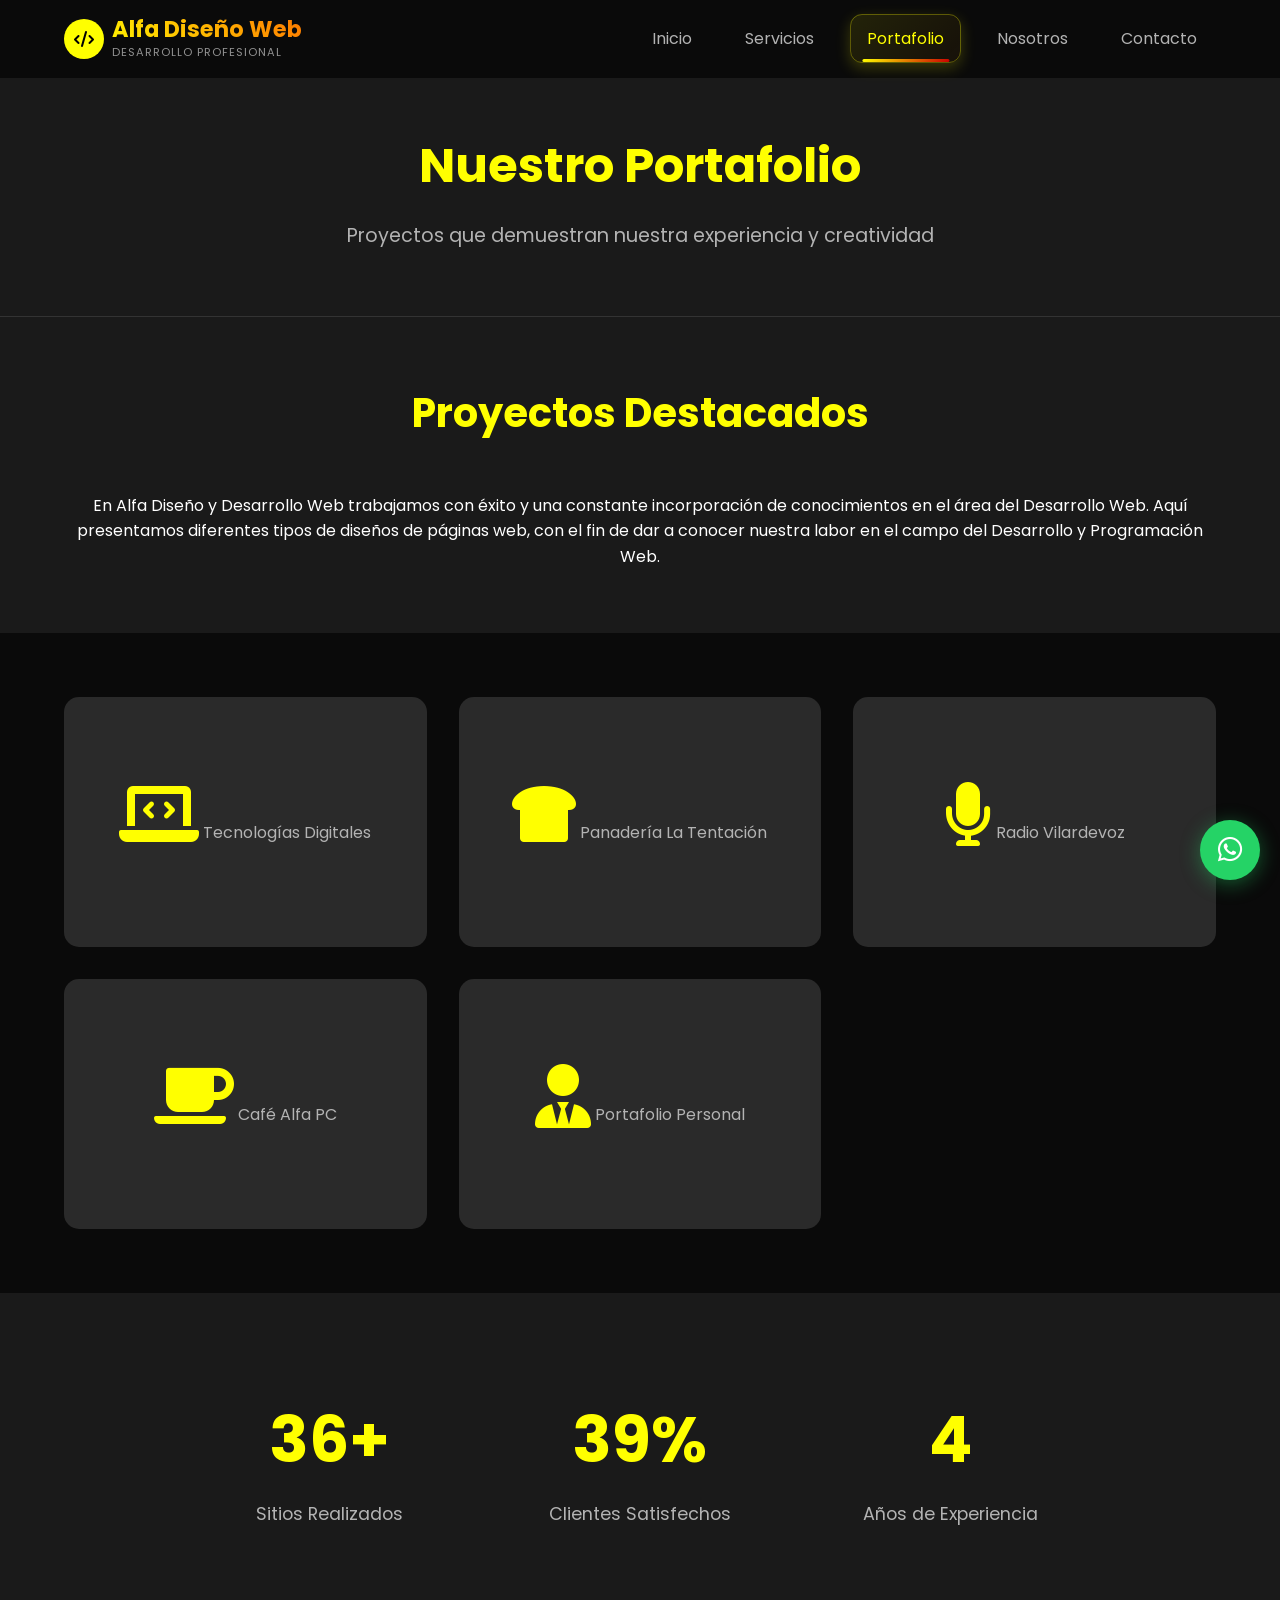
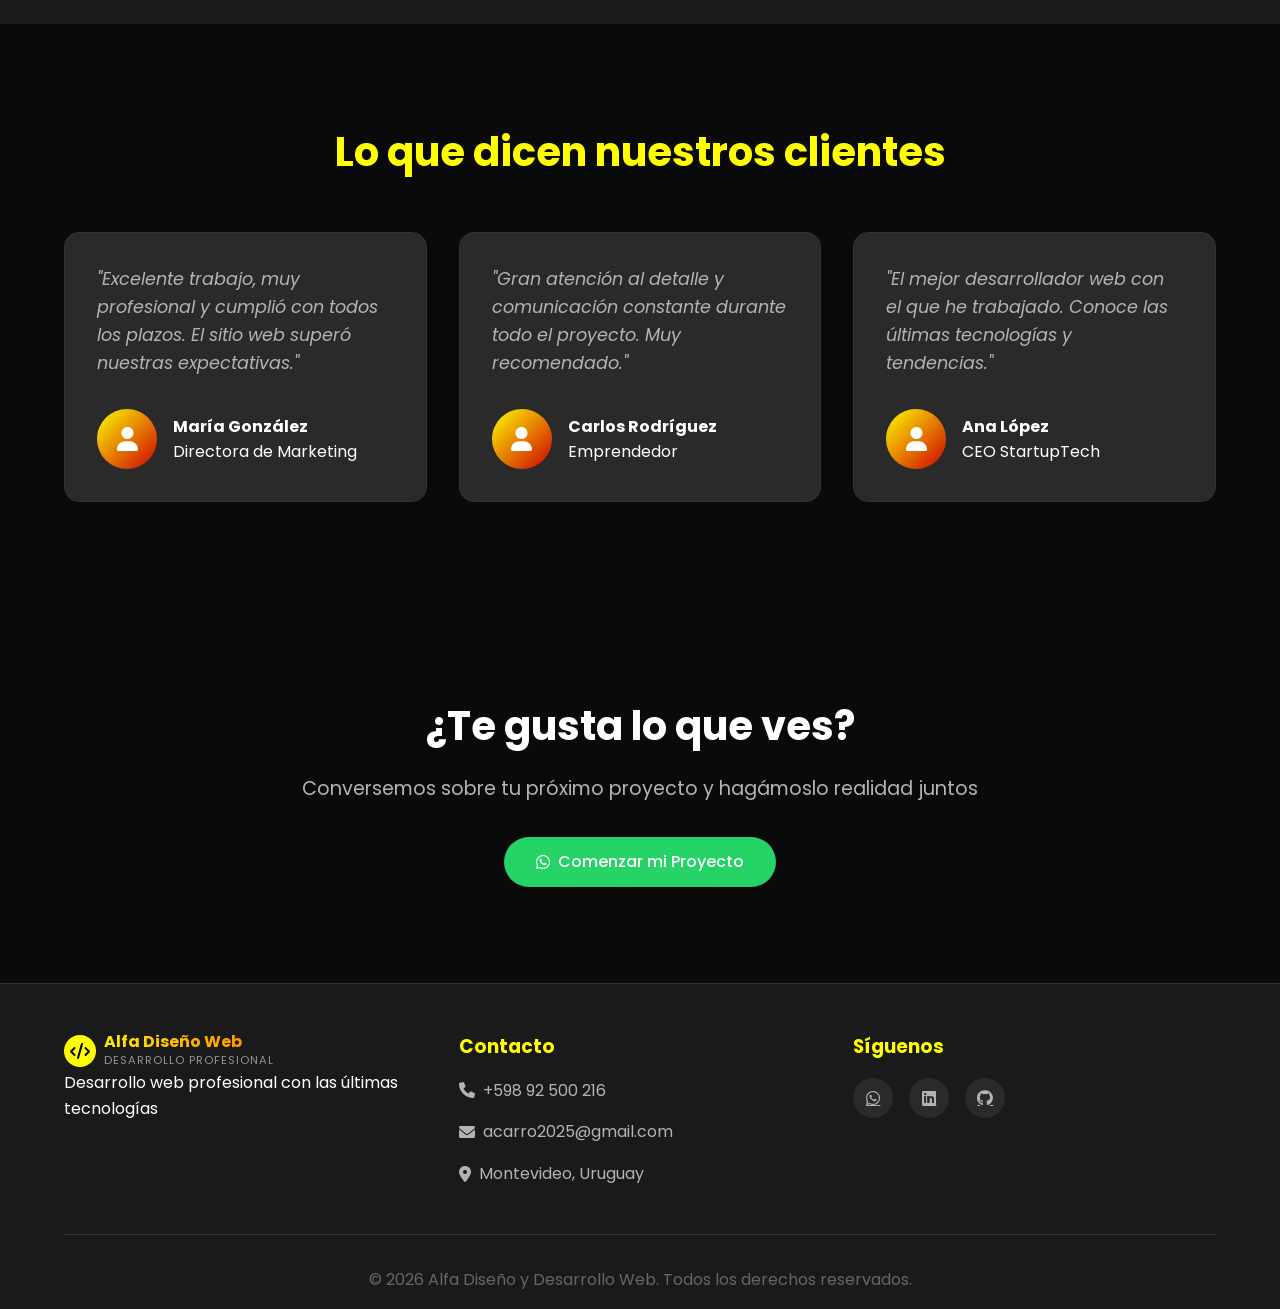
==== portafolio.html @ 98d9b5e3 "Agregado de todos los primeros archivos de la web" ====
<!DOCTYPE html>
<html lang="es">
<head>
    <meta charset="UTF-8">
    <meta name="viewport" content="width=device-width, initial-scale=1.0">
    <title>Portafolio - Alfa Diseño y Desarrollo Web</title>
    <link rel="icon" type="image/svg+xml" href="img/favicon.svg">
    <link rel="icon" type="image/x-icon" href="img/favicon.ico">
    <link rel="stylesheet" href="estilos.css">
    <link rel="stylesheet" href="https://cdnjs.cloudflare.com/ajax/libs/font-awesome/6.0.0/css/all.min.css">
    <link href="https://fonts.googleapis.com/css2?family=Poppins:wght@300;400;500;600;700&family=Roboto+Condensed:wght@300;400;700&display=swap" rel="stylesheet">
</head>
<body>
    <nav class="navbar">
        <div class="nav-container">
            <div class="logo">
                <div class="logo-icon">
                    <i class="fas fa-code"></i>
                </div>
                <div class="logo-text-new">
                    <span class="brand-name">Alfa Diseño Web</span>
                    <span class="brand-tagline">Desarrollo Profesional</span>
                </div>
            </div>
            <ul class="nav-menu">
                <li><a href="index.html" class="nav-link">Inicio</a></li>
                <li><a href="servicios.html" class="nav-link">Servicios</a></li>
                <li><a href="portafolio.html" class="nav-link active">Portafolio</a></li>
                <li><a href="sobre nosotros.html" class="nav-link">Nosotros</a></li>
                <li><a href="contacto.html" class="nav-link">Contacto</a></li>
            </ul>
            <div class="hamburger">
                <span></span>
                <span></span>
                <span></span>
            </div>
        </div>
    </nav>

    <section class="page-hero">
        <div class="container">
            <h1 class="page-title animate-text yellow-title">Nuestro Portafolio</h1>
            <p class="page-subtitle animate-text-delay">Proyectos que demuestran nuestra experiencia y creatividad</p>
        </div>
    </section>

    <section class="portfolio-intro">
        <div class="container">
            <div class="intro-content">
                <h2 class="section-title yellow-title">Proyectos Destacados</h2>
                <p>En Alfa Diseño y Desarrollo Web trabajamos con éxito y una constante incorporación de conocimientos en el área del Desarrollo Web. Aquí presentamos diferentes tipos de diseños de páginas web, con el fin de dar a conocer nuestra labor en el campo del Desarrollo y Programación Web.</p>
            </div>
        </div>
    </section>

    <section class="portfolio-gallery">
        <div class="container">
            <div class="portfolio-grid">
                <div class="portfolio-item web animate-card">
                    <div class="portfolio-image">
                        <div class="project-placeholder">
                            <i class="fas fa-laptop-code"></i>
                            <span>Tecnologías Digitales</span>
                        </div>
                        <div class="portfolio-overlay">
                            <div class="portfolio-info">
                                <h3>Tecnologías Digitales</h3>
                                <p>Sitio web corporativo sobre desarrollo y diseño web profesional</p>
                                <div class="portfolio-tags">
                                    <span>HTML5</span>
                                    <span>CSS3</span>
                                    <span>Responsive</span>
                                </div>
                                <div class="portfolio-links">
                                    <a href="https://tecnologias-digitales-alfredo-carro.netlify.app/" class="btn-icon" title="Ver proyecto" target="_blank"><i class="fas fa-external-link-alt"></i></a>
                                </div>
                            </div>
                        </div>
                    </div>
                </div>

                <div class="portfolio-item web animate-card">
                    <div class="portfolio-image">
                        <div class="project-placeholder">
                            <i class="fas fa-bread-slice"></i>
                            <span>Panadería La Tentación</span>
                        </div>
                        <div class="portfolio-overlay">
                            <div class="portfolio-info">
                                <h3>Panadería La Tentación</h3>
                                <p>Sitio web para panadería y confitería con información comercial</p>
                                <div class="portfolio-tags">
                                    <span>HTML5</span>
                                    <span>CSS3</span>
                                    <span>Responsive</span>
                                </div>
                                <div class="portfolio-links">
                                    <a href="https://panaderia-la-tentacion.netlify.app/" class="btn-icon" title="Ver proyecto" target="_blank"><i class="fas fa-external-link-alt"></i></a>
                                </div>
                            </div>
                        </div>
                    </div>
                </div>

                <div class="portfolio-item web animate-card">
                    <div class="portfolio-image">
                        <div class="project-placeholder">
                            <i class="fas fa-microphone"></i>
                            <span>Radio Vilardevoz</span>
                        </div>
                        <div class="portfolio-overlay">
                            <div class="portfolio-info">
                                <h3>Radio Vilardevoz</h3>
                                <p>Sitio web informativo para radio comunitaria con noticias y contenido audiovisual</p>
                                <div class="portfolio-tags">
                                    <span>WordPress</span>
                                    <span>PHP</span>
                                    <span>Responsive</span>
                                </div>
                                <div class="portfolio-links">
                                    <a href="https://radiovilardevoz.org/" class="btn-icon" title="Ver proyecto" target="_blank"><i class="fas fa-external-link-alt"></i></a>
                                </div>
                            </div>
                        </div>
                    </div>
                </div>

                <div class="portfolio-item web animate-card">
                    <div class="portfolio-image">
                        <div class="project-placeholder">
                            <i class="fas fa-coffee"></i>
                            <span>Café Alfa PC</span>
                        </div>
                        <div class="portfolio-overlay">
                            <div class="portfolio-info">
                                <h3>Café Alfa PC</h3>
                                <p>Sitio web para café con menú, ubicación e información comercial</p>
                                <div class="portfolio-tags">
                                    <span>HTML5</span>
                                    <span>CSS3</span>
                                    <span>Bootstrap</span>
                                </div>
                                <div class="portfolio-links">
                                    <a href="https://proyecto-restaurante-acarro.netlify.app/" class="btn-icon" title="Ver proyecto" target="_blank"><i class="fas fa-external-link-alt"></i></a>
                                </div>
                            </div>
                        </div>
                    </div>
                </div>

                <div class="portfolio-item web animate-card">
                    <div class="portfolio-image">
                        <div class="project-placeholder">
                            <i class="fas fa-user-tie"></i>
                            <span>Portafolio Personal</span>
                        </div>
                        <div class="portfolio-overlay">
                            <div class="portfolio-info">
                                <h3>Portafolio Personal</h3>
                                <p>Sitio web personal de desarrollador con trabajos y contacto</p>
                                <div class="portfolio-tags">
                                    <span>HTML5</span>
                                    <span>CSS3</span>
                                    <span>JavaScript</span>
                                </div>
                                <div class="portfolio-links">
                                    <a href="https://proyecto-portafolio-acarro.netlify.app/" class="btn-icon" title="Ver proyecto" target="_blank"><i class="fas fa-external-link-alt"></i></a>
                                </div>
                            </div>
                        </div>
                    </div>
                </div>


            </div>
        </div>
    </section>

    <section class="stats-section">
        <div class="container">
            <div class="stats-grid">
                <div class="stat-item animate-card">
                    <div class="stat-number counter" data-target="90" data-suffix="+">0</div>
                    <div class="stat-label">Sitios Realizados</div>
                </div>
                <div class="stat-item animate-card">
                    <div class="stat-number counter" data-target="100" data-suffix="%">0</div>
                    <div class="stat-label">Clientes Satisfechos</div>
                </div>
                <div class="stat-item animate-card">
                    <div class="stat-number counter" data-target="9">0</div>
                    <div class="stat-label">Años de Experiencia</div>
                </div>
            </div>
        </div>
    </section>

    <section class="testimonials-section">
        <div class="container">
            <h2 class="section-title yellow-title">Lo que dicen nuestros clientes</h2>
            <div class="testimonials-grid">
                <div class="testimonial-item animate-card">
                    <div class="testimonial-content">
                        <p>"Excelente trabajo, muy profesional y cumplió con todos los plazos. El sitio web superó nuestras expectativas."</p>
                    </div>
                    <div class="testimonial-author">
                        <div class="author-avatar">
                            <i class="fas fa-user"></i>
                        </div>
                        <div class="author-info">
                            <h4>María González</h4>
                            <span>Directora de Marketing</span>
                        </div>
                    </div>
                </div>

                <div class="testimonial-item animate-card">
                    <div class="testimonial-content">
                        <p>"Gran atención al detalle y comunicación constante durante todo el proyecto. Muy recomendado."</p>
                    </div>
                    <div class="testimonial-author">
                        <div class="author-avatar">
                            <i class="fas fa-user"></i>
                        </div>
                        <div class="author-info">
                            <h4>Carlos Rodríguez</h4>
                            <span>Emprendedor</span>
                        </div>
                    </div>
                </div>

                <div class="testimonial-item animate-card">
                    <div class="testimonial-content">
                        <p>"El mejor desarrollador web con el que he trabajado. Conoce las últimas tecnologías y tendencias."</p>
                    </div>
                    <div class="testimonial-author">
                        <div class="author-avatar">
                            <i class="fas fa-user"></i>
                        </div>
                        <div class="author-info">
                            <h4>Ana López</h4>
                            <span>CEO StartupTech</span>
                        </div>
                    </div>
                </div>
            </div>
        </div>
    </section>

    <section class="cta-section">
        <div class="container">
            <div class="cta-content">
                <h2>¿Te gusta lo que ves?</h2>
                <p>Conversemos sobre tu próximo proyecto y hagámoslo realidad juntos</p>
                <a href="https://wa.me/59892500216" class="btn btn-whatsapp" target="_blank">
                    <i class="fab fa-whatsapp"></i> Comenzar mi Proyecto
                </a>
            </div>
        </div>
    </section>

    <footer class="footer">
        <div class="container">
            <div class="footer-content">
                <div class="footer-section">
                    <div class="logo">
                        <div class="logo-icon">
                            <i class="fas fa-code"></i>
                        </div>
                        <div class="logo-text-new">
                            <span class="brand-name">Alfa Diseño Web</span>
                            <span class="brand-tagline">Desarrollo Profesional</span>
                        </div>
                    </div>
                    <p>Desarrollo web profesional con las últimas tecnologías</p>
                </div>
                <div class="footer-section">
                    <h3>Contacto</h3>
                    <div class="contact-info">
                        <p><i class="fas fa-phone"></i> +598 92 500 216</p>
                        <p><i class="fas fa-envelope"></i> acarro2025@gmail.com</p>
                        <p><i class="fas fa-map-marker-alt"></i> Montevideo, Uruguay</p>
                    </div>
                </div>
                <div class="footer-section">
                    <h3>Síguenos</h3>
                    <div class="social-links">
                        <a href="https://wa.me/59892500216" target="_blank"><i class="fab fa-whatsapp"></i></a>
                        <a href="https://www.linkedin.com/feed/" target="_blank"><i class="fab fa-linkedin"></i></a>
                        <a href="https://github.com/dadaalan1?tab=repositories" target="_blank"><i class="fab fa-github"></i></a>
                    </div>
                </div>
            </div>
            <div class="footer-bottom">
                <p>&copy; <span id="current-year"></span> Alfa Diseño y Desarrollo Web. Todos los derechos reservados.</p>
            </div>
        </div>
    </footer>

    <!-- Botón flotante WhatsApp -->
    <div class="whatsapp-float">
        <a href="https://wa.me/59892500216" target="_blank" class="whatsapp-btn-float">
            <i class="fab fa-whatsapp"></i>
        </a>
    </div>

    <script src="app.js"></script>
</body>
</html>
---- estilos.css ----
:root {
    --primary-color: #ffff00;
    --secondary-color: #cc0000;
    --accent-color: #ff8800;
    --bg-primary: #0a0a0a;
    --bg-secondary: #1a1a1a;
    --bg-card: #2a2a2a;
    --text-primary: #ffffff;
    --text-secondary: #b3b3b3;
    --text-muted: #666666;
    --border-color: #333333;
    --gradient: linear-gradient(135deg, #ffff00, #cc0000);
    --shadow: 0 10px 30px rgba(255, 255, 0, 0.2);
}

* {
    margin: 0;
    padding: 0;
    box-sizing: border-box;
}

/* Prevenir scroll horizontal en todos los elementos */
*, *::before, *::after {
    max-width: 100%;
}

html, body {
    overflow-x: hidden;
}

body {
    font-family: 'Poppins', sans-serif;
    background-color: var(--bg-primary);
    color: var(--text-primary);
    line-height: 1.6;
    overflow-x: hidden;
    width: 100%;
    max-width: 100vw;
}

/* Navigation */
.navbar {
    position: fixed;
    top: 0;
    width: 100%;
    background: rgba(10, 10, 10, 0.95);
    backdrop-filter: blur(10px);
    z-index: 1000;
    padding: 1rem 0;
    transition: all 0.3s ease;
}

.nav-container {
    max-width: 1200px;
    margin: 0 auto;
    padding: 0 1.5rem;
    display: flex;
    justify-content: space-between;
    align-items: center;
    gap: 1rem;
    width: 100%;
    box-sizing: border-box;
}

.logo {
    display: flex;
    align-items: center;
    gap: 0.5rem;
}

img {
    max-width: 100%;
    height: auto;
    border-radius: 50%;
    object-fit: cover;
}

.logo-text-new {
    display: flex;
    flex-direction: column;
    gap: 0.1rem;
}

.brand-name {
    font-size: 1.4rem;
    font-weight: 700;
    background: linear-gradient(45deg, #ffff00, #ff8800, #cc0000);
    background-size: 200% 200%;
    -webkit-background-clip: text;
    -webkit-text-fill-color: transparent;
    background-clip: text;
    animation: gradientShift 4s ease-in-out infinite;
    transition: all 0.4s ease;
    line-height: 1.2;
}

.brand-tagline {
    font-size: 0.7rem;
    color: var(--text-secondary);
    font-weight: 400;
    text-transform: uppercase;
    letter-spacing: 1px;
    opacity: 0.8;
    transition: all 0.4s ease;
}

.logo:hover .brand-name {
    transform: translateX(5px);
    animation-duration: 1s;
    filter: drop-shadow(0 2px 10px rgba(255, 255, 0, 0.4));
}

.logo:hover .brand-tagline {
    color: var(--primary-color);
    transform: translateX(5px);
    opacity: 1;
}

.logo-icon {
    width: 40px;
    height: 40px;
    background: #ffff00;
    border-radius: 50%;
    display: flex;
    align-items: center;
    justify-content: center;
    animation: simpleFloat 2s ease-in-out infinite;
    transition: all 0.3s ease;
    color: #000000;
    z-index: 10;
    position: relative;
}

.logo:hover .logo-icon {
    transform: scale(1.1);
    background: #ffff33;
}

.logo-text {
    font-size: 1.5rem;
    font-weight: 700;
    background: linear-gradient(45deg, #ffff00, #ff8800, #cc0000);
    background-size: 200% 200%;
    -webkit-background-clip: text;
    -webkit-text-fill-color: transparent;
    background-clip: text;
    animation: gradientShift 4s ease-in-out infinite;
    transition: all 0.5s cubic-bezier(0.25, 0.46, 0.45, 0.94);
    cursor: pointer;
    position: relative;
}

.logo-text::after {
    content: '';
    position: absolute;
    bottom: -2px;
    left: 0;
    width: 0;
    height: 2px;
    background: linear-gradient(90deg, #ffff00, #cc0000);
    transition: width 0.5s ease;
}

.logo:hover .logo-text {
    transform: scale(1.08) translateY(-2px);
    filter: drop-shadow(0 4px 20px rgba(255, 255, 0, 0.4)) drop-shadow(0 4px 20px rgba(204, 0, 0, 0.4));
    animation-duration: 1s;
}

.logo:hover .logo-text::after {
    width: 100%;
}

.nav-menu {
    display: flex;
    list-style: none;
    gap: 1rem;
}

.nav-link {
    color: var(--text-secondary);
    text-decoration: none;
    transition: all 0.4s cubic-bezier(0.25, 0.46, 0.45, 0.94);
    position: relative;
    padding: 0.75rem 1rem;
    border-radius: 12px;
    margin: 0.1rem;
    border: 1px solid transparent;
}

.nav-link:hover,
.nav-link.active {
    color: var(--primary-color);
    background: linear-gradient(135deg, rgba(255, 255, 0, 0.1), rgba(255, 136, 0, 0.05));
    border-color: rgba(255, 255, 0, 0.3);
    transform: translateY(-3px) scale(1.02);
    box-shadow: 0 5px 15px rgba(255, 255, 0, 0.2);
}

.nav-link::after {
    content: '';
    position: absolute;
    bottom: 0;
    left: 50%;
    width: 0;
    height: 3px;
    background: var(--gradient);
    transition: all 0.4s ease;
    transform: translateX(-50%);
    border-radius: 2px;
}

.nav-link:hover::after,
.nav-link.active::after {
    width: 80%;
}

.hamburger {
    display: none;
    flex-direction: column;
    cursor: pointer;
    padding: 5px;
    border-radius: 5px;
    transition: all 0.3s ease;
}

.hamburger:hover {
    background: rgba(255, 255, 0, 0.1);
}

.hamburger span {
    width: 25px;
    height: 3px;
    background: var(--text-primary);
    margin: 3px 0;
    transition: all 0.4s cubic-bezier(0.25, 0.46, 0.45, 0.94);
    border-radius: 2px;
}

.hamburger.active span:nth-child(1) {
    transform: rotate(45deg) translate(6px, 6px);
    background: var(--primary-color);
}

.hamburger.active span:nth-child(2) {
    opacity: 0;
    transform: translateX(-20px);
}

.hamburger.active span:nth-child(3) {
    transform: rotate(-45deg) translate(6px, -6px);
    background: var(--secondary-color);
}

.hamburger.active span:nth-child(1) {
    transform: rotate(45deg) translate(6px, 6px);
    background: var(--primary-color);
}

.hamburger.active span:nth-child(2) {
    opacity: 0;
    transform: translateX(-20px);
}

.hamburger.active span:nth-child(3) {
    transform: rotate(-45deg) translate(6px, -6px);
    background: var(--secondary-color);
}

/* Hero Section */
.hero {
    min-height: 100vh;
    display: flex;
    align-items: center;
    padding: 8rem 2rem 2rem;
    background: radial-gradient(ellipse at center, rgba(255, 255, 0, 0.08) 0%, rgba(204, 0, 0, 0.05) 50%, transparent 70%);
}

.hero-content {
    max-width: 1200px;
    margin: 0 auto;
    display: grid;
    grid-template-columns: 1fr 1fr;
    gap: 4rem;
    align-items: center;
}

.hero-title {
    font-size: 3.5rem;
    font-weight: 700;
    line-height: 1.2;
    margin-bottom: 1rem;
}

.highlight {
    background: var(--gradient);
    -webkit-background-clip: text;
    -webkit-text-fill-color: transparent;
    background-clip: text;
}

.hero-description {
    font-size: 1.2rem;
    color: var(--text-secondary);
    margin-bottom: 2rem;
    line-height: 1.6;
}

.hero-buttons {
    display: flex;
    gap: 1rem;
    flex-wrap: wrap;
}

.btn {
    padding: 0.75rem 2rem;
    border: none;
    border-radius: 50px;
    text-decoration: none;
    font-weight: 500;
    transition: all 0.3s ease;
    cursor: pointer;
    display: inline-flex;
    align-items: center;
    gap: 0.5rem;
}

.btn-primary {
    background: var(--gradient);
    color: white;
    transform: translateY(0);
}

.btn-primary:hover {
    transform: translateY(-2px);
    box-shadow: var(--shadow);
}

.btn-secondary {
    background: transparent;
    color: var(--primary-color);
    border: 2px solid var(--primary-color);
}

.btn-secondary:hover {
    background: var(--primary-color);
    color: var(--bg-primary);
}

.btn-whatsapp {
    background: #25d366;
    color: white;
}

.btn-whatsapp:hover {
    background: linear-gradient(135deg, #25d366, #20b954);
    transform: translateY(-2px);
    box-shadow: 0 5px 20px rgba(37, 211, 102, 0.3);
}

/* Code Animation */
.code-animation {
    background: var(--bg-card);
    border-radius: 10px;
    padding: 2rem;
    border: 1px solid var(--border-color);
    position: relative;
    overflow: hidden;
}

.code-animation::before {
    content: '';
    position: absolute;
    top: 0;
    left: -100%;
    width: 100%;
    height: 2px;
    background: var(--gradient);
    animation: scan 3s infinite;
}

.code-line {
    font-family: 'Courier New', monospace;
    margin: 0.5rem 0;
    opacity: 0;
    animation: typewriter 0.5s forwards;
}

.code-line:nth-child(1) { animation-delay: 0.5s; }
.code-line:nth-child(2) { animation-delay: 1s; }
.code-line:nth-child(3) { animation-delay: 1.5s; }
.code-line:nth-child(4) { animation-delay: 2s; }
.code-line:nth-child(5) { animation-delay: 2.5s; }
.code-line:nth-child(6) { animation-delay: 3s; }

.tag { color: var(--secondary-color); }
.property { color: var(--primary-color); }
.colon { color: var(--text-primary); }
.value { color: #ff9500; }

/* Services Preview */
.services-preview {
    padding: 6rem 2rem;
    background: var(--bg-secondary);
}

.container {
    max-width: 1200px;
    margin: 0 auto;
    padding: 0 2rem;
}

@media (max-width: 768px) {
    .container {
        padding: 0 1.5rem;
    }
}

@media (max-width: 480px) {
    .container {
        padding: 0 1rem;
    }
}

.section-title {
    text-align: center;
    font-size: 2.5rem;
    margin-bottom: 3rem;
    background: var(--gradient);
    -webkit-background-clip: text;
    -webkit-text-fill-color: transparent;
    background-clip: text;
}

.yellow-title {
    background: var(--primary-color) !important;
    -webkit-background-clip: text !important;
    -webkit-text-fill-color: transparent !important;
    background-clip: text !important;
}

.services-grid {
    display: grid;
    grid-template-columns: repeat(auto-fit, minmax(250px, 1fr));
    gap: 2rem;
}

.service-card {
    background: var(--bg-card);
    padding: 2rem;
    border-radius: 15px;
    text-align: center;
    border: 1px solid var(--border-color);
    transition: all 0.3s ease;
    position: relative;
    overflow: hidden;
}

.service-card::before {
    content: '';
    position: absolute;
    top: 0;
    left: 0;
    width: 100%;
    height: 2px;
    background: var(--gradient);
    transform: scaleX(0);
    transition: transform 0.3s ease;
}

.service-card:hover::before {
    transform: scaleX(1);
}

.service-card:hover {
    transform: translateY(-10px);
    box-shadow: var(--shadow);
}

.service-icon {
    width: 80px;
    height: 80px;
    min-width: 80px;
    min-height: 80px;
    background: var(--gradient);
    border-radius: 50%;
    display: flex;
    align-items: center;
    justify-content: center;
    margin: 0 auto 1rem;
    font-size: 2rem;
    flex-shrink: 0;
    aspect-ratio: 1 / 1;
}

.service-card h3 {
    margin-bottom: 1rem;
    color: var(--text-primary);
}

.service-card p {
    color: var(--text-secondary);
}

/* CTA Section */
.cta-section {
    padding: 6rem 2rem;
    background: var(--bg-primary);
    text-align: center;
}

.cta-content h2 {
    font-size: 2.5rem;
    margin-bottom: 1rem;
}

.cta-content p {
    font-size: 1.2rem;
    color: var(--text-secondary);
    margin-bottom: 2rem;
}

/* Footer */
.footer {
    background: var(--bg-secondary);
    padding: 3rem 2rem 1rem;
    border-top: 1px solid var(--border-color);
}

.footer .logo-icon {
    animation: none !important;
    width: 32px;
    height: 32px;
    font-size: 1rem;
}

.footer .brand-name {
    font-size: 1rem;
}

.footer .brand-tagline {
    font-size: 0.7rem;
}

.footer-content {
    display: grid;
    grid-template-columns: repeat(auto-fit, minmax(250px, 1fr));
    gap: 2rem;
    margin-bottom: 2rem;
}

.footer-section h3 {
    margin-bottom: 1rem;
    color: var(--primary-color);
}

.contact-info p {
    margin-bottom: 0.5rem;
    color: var(--text-secondary);
    display: flex;
    align-items: center;
    gap: 0.5rem;
}

.social-links {
    display: flex;
    gap: 1rem;
}

.social-links a {
    width: 40px;
    height: 40px;
    background: var(--bg-card);
    border-radius: 50%;
    display: flex;
    align-items: center;
    justify-content: center;
    color: var(--text-secondary);
    transition: all 0.3s ease;
}

.social-links a:hover {
    background: var(--primary-color);
    color: var(--bg-primary);
    transform: translateY(-2px);
}

.footer-bottom {
    text-align: center;
    padding-top: 2rem;
    border-top: 1px solid var(--border-color);
    color: var(--text-muted);
}

/* Animations */
@keyframes pulse {
    0%, 100% { transform: scale(1); }
    50% { transform: scale(1.1); }
}

@keyframes simpleFloat {
    0%, 100% { 
        transform: translateY(0px); 
    }
    50% { 
        transform: translateY(-3px); 
    }
}

@keyframes gradientShift {
    0% { background-position: 0% 50%; }
    25% { background-position: 100% 50%; }
    50% { background-position: 100% 100%; }
    75% { background-position: 0% 100%; }
    100% { background-position: 0% 50%; }
}

@keyframes slideInBounce {
    0% {
        opacity: 0;
        transform: translateY(-50px) scale(0.3) rotateX(-90deg);
    }
    50% {
        opacity: 0.8;
        transform: translateY(0px) scale(1.05) rotateX(0deg);
    }
    100% {
        opacity: 1;
        transform: translateY(0) scale(1) rotateX(0deg);
    }
}



@keyframes scan {
    0% { left: -100%; }
    100% { left: 100%; }
}

@keyframes typewriter {
    to { opacity: 1; }
}

/* Animaciones de deslizamiento horizontal */
@keyframes slideInLeft {
    from {
        opacity: 0;
        transform: translateX(-50px);
    }
    to {
        opacity: 1;
        transform: translateX(0);
    }
}

@keyframes slideInRight {
    from {
        opacity: 0;
        transform: translateX(50px);
    }
    to {
        opacity: 1;
        transform: translateX(0);
    }
}

/* Sistema de transitions más estable */
.animate-text {
    opacity: 0;
    transform: translateX(-50px);
}

.animate-text.animate {
    animation: slideInLeft 1.2s ease forwards;
}

.animate-text-delay {
    opacity: 0;
    transform: translateX(50px);
}

.animate-text-delay.animate {
    animation: slideInRight 1.2s ease 0.3s forwards;
}

.animate-buttons {
    opacity: 0;
    transform: translateX(-50px);
}

.animate-buttons.animate {
    animation: slideInLeft 1.2s ease 0.6s forwards;
}

.animate-card {
    /* Mantenido sin animación por estabilidad */
    opacity: 1;
    transform: translateY(0);
}

.animate-card:nth-child(1) { animation-delay: 0.2s; }
.animate-card:nth-child(2) { animation-delay: 0.4s; }
.animate-card:nth-child(3) { animation-delay: 0.6s; }
.animate-card:nth-child(4) { animation-delay: 0.8s; }

/* Responsive Design */
@media (max-width: 1024px) and (min-width: 769px) {
    .nav-container {
        padding: 0 1.5rem;
    }
    
    .nav-menu {
        gap: 0.8rem;
    }
    
    .nav-link {
        padding: 0.7rem 1rem;
        font-size: 0.95rem;
    }
}

@media (max-width: 768px) and (min-width: 481px) {
    .nav-container {
        padding: 0 1rem;
        gap: 0.5rem;
    }
    
    .logo-text-new .brand-name {
        font-size: 1.1rem;
    }
    
    .logo-text-new .brand-tagline {
        font-size: 0.6rem;
    }
    
    .nav-menu {
        gap: 0.4rem;
    }
    
    .nav-link {
        padding: 0.45rem 0.6rem;
        font-size: 0.8rem;
        white-space: nowrap;
    }
    
    .logo {
        flex-shrink: 0;
    }
}

@media (max-width: 480px) {
    .hamburger {
        display: flex;
    }
    
    .nav-menu {
        position: fixed;
        left: -100%;
        top: 70px;
        flex-direction: column;
        background-color: var(--bg-secondary);
        width: 100%;
        text-align: center;
        transition: 0.3s;
        padding: 2rem 0;
    }
    
    .hero {
        padding: 5rem 1rem 2rem;
    }
    
    .nav-menu.active {
        left: 0;
    }
    
    .hero-content {
        grid-template-columns: 1fr;
        text-align: center;
    }
    
    .hero-title {
        font-size: 2.5rem;
    }
    
    .hero-buttons {
        justify-content: center;
    }
    
    .services-grid {
        grid-template-columns: 1fr;
    }
}

/* Page Hero Styles */
.page-hero {
    padding: 8rem 2rem 4rem;
    background: var(--bg-secondary);
    text-align: center;
    border-bottom: 1px solid var(--border-color);
}

@media (max-width: 480px) {
    .page-hero {
        padding: 6rem 1rem 3rem;
    }
}

.page-title {
    font-size: 3rem;
    margin-bottom: 1rem;
    background: var(--gradient);
    -webkit-background-clip: text;
    -webkit-text-fill-color: transparent;
    background-clip: text;
}

.page-subtitle {
    font-size: 1.2rem;
    color: var(--text-secondary);
    max-width: 600px;
    margin: 0 auto;
}

/* Services Detailed Styles */
.services-detailed {
    padding: 6rem 2rem;
}

.services-intro {
    text-align: center;
    margin-bottom: 4rem;
}

.section-description {
    font-size: 1.1rem;
    color: var(--text-secondary);
    max-width: 800px;
    margin: 0 auto;
}

.services-grid-detailed {
    display: grid;
    grid-template-columns: repeat(2, 1fr);
    gap: 2rem;
    max-width: 900px;
    margin: 0 auto;
}

.service-item,
.services-grid-detailed .service-card {
    background: var(--bg-card);
    border-radius: 15px;
    padding: 2rem;
    border: 1px solid var(--border-color);
    transition: all 0.3s ease;
}

.service-item:hover,
.services-grid-detailed .service-card:hover {
    transform: translateY(-10px);
    box-shadow: var(--shadow);
}

.service-header {
    display: flex;
    align-items: center;
    gap: 1rem;
    margin-bottom: 1.5rem;
}

.service-header .service-icon,
.services-grid-detailed .service-card .service-icon {
    width: 60px;
    height: 60px;
    min-width: 60px;
    min-height: 60px;
    margin: 0;
    flex-shrink: 0;
    aspect-ratio: 1 / 1;
}

.service-features {
    list-style: none;
    margin: 1.5rem 0;
}

.service-features li {
    padding: 0.5rem 0;
    display: flex;
    align-items: center;
    gap: 0.5rem;
    color: var(--text-secondary);
}

.service-features i {
    color: var(--primary-color);
}

.service-price {
    font-size: 1.5rem;
    font-weight: 700;
    color: var(--primary-color);
    text-align: center;
    padding: 1rem;
    background: rgba(0, 212, 255, 0.1);
    border-radius: 10px;
    margin-top: 1.5rem;
}

/* Process Section */
.process-section {
    padding: 6rem 2rem;
    background: var(--bg-secondary);
}

.process-steps {
    display: grid;
    grid-template-columns: repeat(4, 1fr);
    gap: 2rem;
}

.process-step {
    text-align: center;
    position: relative;
}

.step-number {
    width: 80px;
    height: 80px;
    min-width: 80px;
    min-height: 80px;
    background: var(--gradient);
    border-radius: 50%;
    display: flex;
    align-items: center;
    justify-content: center;
    font-size: 1.5rem;
    font-weight: 700;
    margin: 0 auto 1rem;
    color: white;
    flex-shrink: 0;
    aspect-ratio: 1 / 1;
}

.step-content h3 {
    margin-bottom: 1rem;
    color: var(--text-primary);
}

.step-content p {
    color: var(--text-secondary);
}

/* Technologies Section */
.technologies-section {
    padding: 6rem 2rem;
}

.tech-grid {
    display: grid;
    grid-template-columns: repeat(auto-fit, minmax(120px, 1fr));
    gap: 2rem;
}

.tech-item {
    text-align: center;
    padding: 1.5rem;
    background: var(--bg-card);
    border-radius: 15px;
    border: 1px solid var(--border-color);
    transition: all 0.3s ease;
}

.tech-item:hover {
    transform: translateY(-5px);
    border-color: var(--primary-color);
}

.tech-item i {
    font-size: 3rem;
    color: var(--primary-color);
    margin-bottom: 1rem;
}

/* Portfolio Styles */
.portfolio-intro {
    padding: 4rem 2rem;
    background: var(--bg-secondary);
    text-align: center;
}

.portfolio-filter {
    padding: 2rem;
    text-align: center;
}

.filter-buttons {
    display: flex;
    justify-content: center;
    gap: 1rem;
    flex-wrap: wrap;
}

.filter-btn {
    padding: 0.5rem 1.5rem;
    background: var(--bg-card);
    color: var(--text-secondary);
    border: 1px solid var(--border-color);
    border-radius: 25px;
    cursor: pointer;
    transition: all 0.3s ease;
}

.filter-btn:hover,
.filter-btn.active {
    background: var(--primary-color);
    color: var(--bg-primary);
    border-color: var(--primary-color);
}

.portfolio-gallery {
    padding: 4rem 2rem;
}

.portfolio-grid {
    display: grid;
    grid-template-columns: repeat(auto-fit, minmax(350px, 1fr));
    gap: 2rem;
}

.portfolio-item {
    position: relative;
    border-radius: 15px;
    overflow: hidden;
    transition: all 0.3s ease;
}

.portfolio-image {
    position: relative;
    height: 250px;
    background: var(--bg-card);
    display: flex;
    align-items: center;
    justify-content: center;
}

.project-placeholder {
    text-align: center;
    color: var(--text-secondary);
}

.project-placeholder i {
    font-size: 4rem;
    margin-bottom: 1rem;
    color: var(--primary-color);
}

.portfolio-overlay {
    position: absolute;
    top: 0;
    left: 0;
    right: 0;
    bottom: 0;
    background: rgba(0, 0, 0, 0.9);
    display: flex;
    align-items: center;
    justify-content: center;
    opacity: 0;
    transition: all 0.3s ease;
}

.portfolio-item:hover .portfolio-overlay {
    opacity: 1;
}

.portfolio-info {
    text-align: center;
    padding: 2rem;
}

.portfolio-info h3 {
    margin-bottom: 0.5rem;
    color: var(--text-primary);
}

.portfolio-tags {
    display: flex;
    justify-content: center;
    gap: 0.5rem;
    margin: 1rem 0;
    flex-wrap: wrap;
}

.portfolio-tags span {
    background: var(--primary-color);
    color: var(--bg-primary);
    padding: 0.25rem 0.75rem;
    border-radius: 15px;
    font-size: 0.8rem;
}

.portfolio-links {
    display: flex;
    justify-content: center;
    gap: 1rem;
}

.btn-icon {
    width: 40px;
    height: 40px;
    min-width: 40px;
    min-height: 40px;
    background: var(--bg-card);
    border-radius: 50%;
    display: flex;
    align-items: center;
    justify-content: center;
    color: var(--text-primary);
    text-decoration: none;
    transition: all 0.3s ease;
    flex-shrink: 0;
    aspect-ratio: 1 / 1;
}

.btn-icon:hover {
    background: var(--primary-color);
    color: var(--bg-primary);
}

/* Stats Section */
.stats-section {
    padding: 6rem 2rem;
    background: var(--bg-secondary);
}

.stats-grid {
    display: grid;
    grid-template-columns: repeat(auto-fit, minmax(200px, 1fr));
    gap: 2rem;
    justify-content: center;
    max-width: 900px;
    margin: 0 auto;
}

.stat-item {
    text-align: center;
}

.stat-number {
    font-size: 4rem;
    font-weight: 700;
    color: var(--primary-color);
    margin-bottom: 0.5rem;
}

.stat-label {
    color: var(--text-secondary);
    font-size: 1.1rem;
}

/* Testimonials */
.testimonials-section {
    padding: 6rem 2rem;
}

.testimonials-grid {
    display: grid;
    grid-template-columns: repeat(auto-fit, minmax(300px, 1fr));
    gap: 2rem;
}

.testimonial-item {
    background: var(--bg-card);
    padding: 2rem;
    border-radius: 15px;
    border: 1px solid var(--border-color);
}

.testimonial-content {
    margin-bottom: 2rem;
}

.testimonial-content p {
    font-style: italic;
    color: var(--text-secondary);
    font-size: 1.1rem;
}

.testimonial-author {
    display: flex;
    align-items: center;
    gap: 1rem;
}

.author-avatar {
    width: 60px;
    height: 60px;
    min-width: 60px;
    min-height: 60px;
    background: var(--gradient);
    border-radius: 50%;
    display: flex;
    align-items: center;
    justify-content: center;
    font-size: 1.5rem;
    flex-shrink: 0;
    aspect-ratio: 1 / 1;
}

/* About Page Styles */
.about-intro {
    padding: 6rem 2rem;
}

.about-content {
    display: flex;
    flex-direction: column;
    align-items: center;
    text-align: center;
    max-width: 800px;
    margin: 0 auto;
}

/* Estilos para negritas en Nuestra Historia */
.about-content strong {
    color: var(--primary-color);
    font-weight: 600;
}

.mission-vision {
    display: grid;
    grid-template-columns: 1fr 1fr;
    gap: 2rem;
    margin-top: 2rem;
    max-width: 600px;
    margin-left: auto;
    margin-right: auto;
}

.mission, .vision {
    padding: 1.5rem;
    background: var(--bg-card);
    border-radius: 15px;
    border: 1px solid var(--border-color);
}

.mission h3, .vision h3 {
    display: flex;
    align-items: center;
    gap: 0.5rem;
    color: var(--primary-color);
    margin-bottom: 1rem;
}

.about-image {
    display: flex;
    align-items: center;
    justify-content: center;
}

.image-placeholder {
    width: 400px;
    height: 400px;
    background: var(--bg-card);
    border-radius: 15px;
    display: flex;
    flex-direction: column;
    align-items: center;
    justify-content: center;
    border: 1px solid var(--border-color);
    position: relative;
    overflow: hidden;
}

.developer-avatar {
    width: 120px;
    height: 120px;
    min-width: 120px;
    min-height: 120px;
    background: var(--gradient);
    border-radius: 50%;
    display: flex;
    align-items: center;
    justify-content: center;
    font-size: 3rem;
    margin-bottom: 2rem;
    flex-shrink: 0;
    aspect-ratio: 1 / 1;
}

.code-elements {
    position: absolute;
    bottom: 20px;
    left: 20px;
    right: 20px;
}

.code-snippet {
    background: rgba(0, 0, 0, 0.8);
    padding: 1rem;
    border-radius: 10px;
    font-family: 'Courier New', monospace;
    font-size: 0.8rem;
}

.code-snippet .code-line {
    display: block;
    margin: 0.25rem 0;
    color: var(--primary-color);
}

/* Team Section */
.team-section {
    padding: 6rem 2rem;
    background: var(--bg-secondary);
}

.team-grid {
    display: grid;
    justify-content: center;
}

.team-member {
    background: var(--bg-card);
    border-radius: 15px;
    padding: 2rem;
    text-align: center;
    border: 1px solid var(--border-color);
    max-width: 400px;
    margin: 0 auto;
}

.member-photo {
    position: relative;
    width: 200px;
    height: 200px;
    margin: 0 auto 1.5rem;
}

.photo-placeholder {
    width: 100%;
    height: 100%;
    background: var(--gradient);
    border-radius: 50%;
    display: flex;
    align-items: center;
    justify-content: center;
    font-size: 4rem;
    aspect-ratio: 1 / 1;
}

.member-overlay {
    position: absolute;
    top: 0;
    left: 0;
    right: 0;
    bottom: 0;
    background: rgba(0, 0, 0, 0.8);
    border-radius: 50%;
    display: flex;
    align-items: center;
    justify-content: center;
    opacity: 0;
    transition: all 0.3s ease;
}

.member-photo:hover .member-overlay {
    opacity: 1;
}

.member-overlay .social-links {
    display: flex;
    gap: 0.5rem;
}

.member-role {
    color: var(--primary-color);
    font-weight: 500;
    display: block;
    margin-bottom: 1rem;
}

.member-skills {
    display: flex;
    gap: 0.5rem;
    justify-content: center;
    flex-wrap: wrap;
    margin: 1rem 0;
}

.skill {
    background: rgba(0, 212, 255, 0.1);
    color: var(--primary-color);
    padding: 0.25rem 0.75rem;
    border-radius: 15px;
    font-size: 0.8rem;
    border: 1px solid var(--primary-color);
}

/* Values Section */
.values-section {
    padding: 6rem 2rem;
}

.values-grid {
    display: grid;
    grid-template-columns: repeat(auto-fit, minmax(250px, 1fr));
    gap: 2rem;
}

.value-item {
    text-align: center;
    padding: 2rem;
}

.value-icon {
    width: 80px;
    height: 80px;
    background: var(--gradient);
    border-radius: 50%;
    display: flex;
    align-items: center;
    justify-content: center;
    margin: 0 auto 1rem;
    font-size: 2rem;
}

/* Technologies Expertise */
.technologies-expertise {
    padding: 6rem 2rem;
    background: var(--bg-secondary);
}

.tech-categories {
    display: grid;
    grid-template-columns: repeat(auto-fit, minmax(350px, 1fr));
    gap: 3rem;
}

.tech-category {
    background: var(--bg-card);
    padding: 2rem;
    border-radius: 15px;
    border: 1px solid var(--border-color);
}

.tech-category h3 {
    display: flex;
    align-items: center;
    gap: 0.5rem;
    color: var(--primary-color);
    margin-bottom: 2rem;
}

.tech-list {
    display: flex;
    flex-direction: column;
    gap: 1.5rem;
}

.tech-list .tech-item {
    display: flex;
    align-items: center;
    gap: 1rem;
    background: var(--bg-primary);
    padding: 1rem;
    border-radius: 10px;
    text-align: left;
}

.tech-list .tech-item i {
    font-size: 2rem;
    margin: 0;
    color: var(--primary-color);
    flex-shrink: 0;
    width: 2.5rem;
    text-align: center;
}

.tech-info h4 {
    margin-bottom: 0.25rem;
    color: var(--text-primary);
}

.tech-info p {
    color: var(--text-secondary);
    font-size: 0.9rem;
}

/* Timeline */
.experience-timeline {
    padding: 6rem 2rem;
}

.timeline {
    max-width: 800px;
    margin: 0 auto;
    position: relative;
}

.timeline::before {
    content: '';
    position: absolute;
    left: 50%;
    top: 0;
    bottom: 0;
    width: 2px;
    background: var(--primary-color);
    transform: translateX(-50%);
}

.timeline-item {
    display: flex;
    align-items: center;
    margin-bottom: 3rem;
    position: relative;
}

.timeline-item:nth-child(odd) {
    flex-direction: row-reverse;
}

.timeline-date {
    width: 100px;
    text-align: center;
    font-weight: 700;
    color: var(--primary-color);
    font-size: 1.2rem;
    background: var(--bg-card);
    padding: 0.5rem;
    border-radius: 10px;
    border: 2px solid var(--primary-color);
    position: relative;
    z-index: 2;
}

.timeline-content {
    flex: 1;
    background: var(--bg-card);
    padding: 2rem;
    border-radius: 15px;
    border: 1px solid var(--border-color);
    margin: 0 2rem;
}

/* Why Choose Us */
.why-choose-us {
    padding: 6rem 2rem;
    background: var(--bg-secondary);
}

.reasons-grid {
    display: grid;
    grid-template-columns: repeat(auto-fit, minmax(250px, 1fr));
    gap: 2rem;
}

.reason-item {
    text-align: center;
    padding: 2rem;
    background: var(--bg-card);
    border-radius: 15px;
    border: 1px solid var(--border-color);
}

.reason-number {
    width: 60px;
    height: 60px;
    background: var(--gradient);
    border-radius: 50%;
    display: flex;
    align-items: center;
    justify-content: center;
    margin: 0 auto 1rem;
    font-size: 1.5rem;
    font-weight: 700;
    color: white;
}

/* Contact Page Styles */
.contact-section {
    padding: 6rem 2rem;
}

.contact-content {
    display: flex;
    justify-content: center;
    align-items: start;
}

.contact-info {
    max-width: 800px;
    width: 100%;
    text-align: center;
}

.contact-info > p {
    text-align: center;
    margin: 1rem auto;
    max-width: 600px;
}

.contact-methods {
    display: grid;
    grid-template-columns: repeat(auto-fit, minmax(300px, 1fr));
    gap: 2rem;
    margin: 2rem 0;
    text-align: left;
}

.contact-method {
    display: flex;
    align-items: flex-start;
    gap: 1rem;
    padding: 1.5rem;
    background: var(--bg-card);
    border-radius: 15px;
    border: 1px solid var(--border-color);
}

.method-icon {
    width: 50px;
    height: 50px;
    min-width: 50px;
    min-height: 50px;
    background: var(--gradient);
    border-radius: 50%;
    display: flex;
    align-items: center;
    justify-content: center;
    font-size: 1.2rem;
    flex-shrink: 0;
    aspect-ratio: 1 / 1;
}

.method-info h3 {
    margin-bottom: 0.5rem;
    color: var(--primary-color);
}

.contact-link {
    color: var(--primary-color);
    text-decoration: none;
    font-weight: 500;
    display: inline-flex;
    align-items: center;
    gap: 0.5rem;
    margin-top: 0.5rem;
}

.contact-link:hover {
    background: var(--gradient);
    -webkit-background-clip: text;
    -webkit-text-fill-color: transparent;
    background-clip: text;
}

.contact-note {
    font-size: 0.9rem;
    color: var(--text-muted);
    font-style: italic;
    text-align: center;
    display: block;
    width: 100%;
}

.social-contact {
    margin-top: 2rem;
}

.social-links-large {
    display: flex;
    gap: 1rem;
    margin-top: 1rem;
    justify-content: center;
}

.social-btn {
    display: flex;
    align-items: center;
    gap: 0.5rem;
    padding: 0.75rem 1.5rem;
    border-radius: 25px;
    text-decoration: none;
    font-weight: 500;
    transition: all 0.3s ease;
}

.social-btn.whatsapp {
    background: #25d366;
    color: white;
}

.social-btn.linkedin {
    background: #0077b5;
    color: white;
}

.social-btn.github {
    background: #333;
    color: white;
}

.social-btn:hover {
    transform: translateY(-2px);
    box-shadow: 0 5px 15px rgba(0, 0, 0, 0.2);
}

/* Contact Form */
.contact-form-container {
    background: var(--bg-card);
    padding: 2rem;
    border-radius: 15px;
    border: 1px solid var(--border-color);
}

.contact-form {
    display: flex;
    flex-direction: column;
    gap: 1.5rem;
}

.form-group {
    display: flex;
    flex-direction: column;
}

.form-group label {
    margin-bottom: 0.5rem;
    color: var(--text-primary);
    font-weight: 500;
}

.form-group input,
.form-group select,
.form-group textarea {
    padding: 0.75rem;
    background: var(--bg-primary);
    border: 1px solid var(--border-color);
    border-radius: 8px;
    color: var(--text-primary);
    font-family: inherit;
}

.form-group input:focus,
.form-group select:focus,
.form-group textarea:focus {
    outline: none;
    border-color: var(--primary-color);
    box-shadow: 0 0 0 2px rgba(255, 255, 0, 0.3);
}

.checkbox-group {
    flex-direction: row;
    align-items: center;
    gap: 0.5rem;
}

.checkbox-label {
    display: flex;
    align-items: center;
    gap: 0.5rem;
    cursor: pointer;
    font-weight: normal;
}

.checkbox-label input[type="checkbox"] {
    width: auto;
    margin: 0;
}

.form-actions {
    display: flex;
    gap: 1rem;
    margin-top: 1rem;
}

/* Quick Contact */
.quick-contact {
    padding: 6rem 2rem;
    background: var(--bg-secondary);
}

.quick-contact-grid {
    display: grid;
    grid-template-columns: repeat(auto-fit, minmax(300px, 1fr));
    gap: 2rem;
}

.quick-contact-centered {
    display: flex;
    justify-content: center;
    align-items: center;
}

.quick-option {
    text-align: center;
    padding: 2rem;
    background: var(--bg-card);
    border-radius: 15px;
    border: 1px solid var(--border-color);
    max-width: 500px;
    width: 100%;
}

.quick-icon {
    width: 80px;
    height: 80px;
    background: var(--gradient);
    border-radius: 50%;
    display: flex;
    align-items: center;
    justify-content: center;
    margin: 0 auto 1rem;
    font-size: 2rem;
}

/* FAQ Section */
.faq-section {
    padding: 6rem 2rem;
}

.faq-grid {
    display: grid;
    gap: 1rem;
    max-width: 800px;
    margin: 0 auto;
}

.faq-item {
    background: var(--bg-card);
    border-radius: 15px;
    border: 1px solid var(--border-color);
    overflow: hidden;
}

.faq-question {
    padding: 1.5rem;
    display: flex;
    justify-content: space-between;
    align-items: center;
    cursor: pointer;
    transition: all 0.3s ease;
}

.faq-question:hover {
    background: rgba(0, 212, 255, 0.05);
}

.faq-question h3 {
    color: var(--text-primary);
    margin: 0;
}

.faq-question i {
    color: var(--primary-color);
    transition: transform 0.3s ease;
}

.faq-answer {
    padding: 0 1.5rem 1.5rem;
    color: var(--text-secondary);
    line-height: 1.6;
    text-align: center;
}

@media (max-width: 768px) {
    .hamburger {
        display: flex;
    }
    
    .nav-menu {
        position: fixed;
        left: -100%;
        top: 70px;
        flex-direction: column;
        background-color: var(--bg-secondary);
        width: 100%;
        text-align: center;
        transition: 0.3s;
        padding: 2rem 0;
    }
    
    .nav-menu.active {
        left: 0;
    }
    
    .hero-content {
        grid-template-columns: 1fr;
        text-align: center;
    }
    
    .hero-title {
        font-size: 2.5rem;
    }
    
    .hero-buttons {
        justify-content: center;
    }
    
    .services-grid {
        grid-template-columns: 1fr;
    }
    
    .services-grid-detailed {
        grid-template-columns: repeat(2, 1fr);
        gap: 1.5rem;
    }
    
    .about-content {
        grid-template-columns: 1fr;
        text-align: center;
        gap: 2rem;
        padding: 0;
        margin: 0;
    }
    
    .mission-vision {
        grid-template-columns: 1fr;
        gap: 1rem;
        margin-top: 1rem;
    }
    
    .mission, .vision {
        padding: 1rem;
        margin: 0;
    }
    
    .contact-content {
        flex-direction: column;
    }
    
    .contact-methods {
        grid-template-columns: 1fr;
    }
    
    .member-grid {
        grid-template-columns: 1fr;
        text-align: center;
    }
    
    .hero-buttons {
        flex-wrap: wrap;
        gap: 1rem;
    }
    
    .navbar {
        padding: 0 1rem;
    }
    
    .page-hero {
        padding: 6rem 1rem 3rem;
    }
    
    .section {
        padding: 4rem 1rem;
    }
    
    .portfolio-filter {
        padding: 2rem 1rem;
    }
    
    .process-steps {
        grid-template-columns: repeat(2, 1fr);
        gap: 1.5rem;
    }
    
    .member-grid {
        grid-template-columns: 1fr;
        text-align: center;
    }
    
    .hero-buttons {
        flex-wrap: wrap;
        gap: 1rem;
    }
    
    .navbar {
        padding: 0 1rem;
    }
    
    .page-hero {
        padding: 6rem 1rem 3rem;
    }
    
    .section {
        padding: 4rem 1rem;
    }
    
    .timeline::before {
        left: 30px;
    }
    
    .timeline-item {
        flex-direction: row;
        padding-left: 60px;
    }
    
    .timeline-item:nth-child(odd) {
        flex-direction: row;
    }
    
    .timeline-date {
        position: absolute;
        left: 0;
        width: 60px;
    }
    
    .timeline-content {
        margin: 0;
        margin-left: 2rem;
    }
}

@media (max-width: 480px) {
    .nav-container {
        padding: 0 0.5rem;
    }
    
    .logo {
        gap: 0.3rem;
    }
    
    .logo-text-new .brand-name {
        font-size: 0.9rem;
    }
    
    .logo-text-new .brand-tagline {
        font-size: 0.45rem;
    }
    
    .nav-link {
        padding: 0.5rem 0.6rem;
        font-size: 0.8rem;
    }
    
    .nav-menu {
        gap: 0.6rem;
    }
    
    .nav-link {
        padding: 0.5rem 0.6rem;
        font-size: 0.8rem;
    }
    
    .hero {
        padding: 6rem 1rem 2rem;
    }
    
    .hero-title {
        font-size: 2rem;
    }
    
    .hero-buttons {
        flex-direction: column;
        align-items: center;
        gap: 1rem;
        width: 100%;
        margin-top: 1rem;
    }
    
    .btn {
        width: 100%;
        max-width: 300px;
        min-width: 250px;
        padding: 1rem 1.5rem;
        font-size: 1rem;
        text-align: center;
        justify-content: center;
        white-space: nowrap;
        border-radius: 8px;
    }
    
    .page-title {
        font-size: 2rem;
    }
    
    .portfolio-grid {
        grid-template-columns: 1fr;
    }
    
    .tech-categories {
        grid-template-columns: 1fr;
    }
    
    .stats-grid {
        grid-template-columns: repeat(2, 1fr);
        gap: 1rem;
    }
    
    .testimonials-grid {
        grid-template-columns: 1fr;
    }
    
    .filter-buttons {
        flex-wrap: wrap;
        justify-content: center;
        gap: 0.5rem;
    }
    
    .filter-btn {
        padding: 0.5rem 1rem;
        font-size: 0.9rem;
    }
    
    .quick-contact-grid {
        grid-template-columns: 1fr;
        gap: 1.5rem;
    }
    
    .social-links-large {
        flex-direction: column;
        align-items: center;
    }
    
    .form-actions {
        flex-direction: column;
    }
    
    /* Responsive para el nuevo logo */
    .logo-combined {
        gap: 0.5rem;
    }
    
    .logo-symbol {
        width: 40px;
        height: 40px;
    }
    
    .logo-alpha {
        font-size: 1.4rem;
    }
    
    .brand-name {
        font-size: 1.1rem;
    }
    
    .brand-tagline {
        font-size: 0.6rem;
    }
    
    .services-grid-detailed {
        grid-template-columns: 1fr;
        gap: 1rem;
    }
    
    .member-photo {
        width: 160px;
        height: 160px;
    }
    
    /* Correcciones para elementos circulares en móviles */
    [style*="border-radius: 50%"],
    .service-icon,
    .step-number,
    .developer-avatar,
    .photo-placeholder,
    .btn-icon,
    .whatsapp-btn-float,
    .author-avatar,
    .method-icon {
        flex-shrink: 0 !important;
        aspect-ratio: 1 / 1 !important;
    }
    
    /* Corregir botón WhatsApp que se desborda */
    .btn-whatsapp {
        width: 100%;
        max-width: 280px;
        margin: 0 auto;
        display: inline-block;
        text-align: center;
        white-space: nowrap;
        overflow: hidden;
        text-overflow: ellipsis;
    }
    
    /* Correcciones adicionales para formularios y secciones */
    .container {
        padding: 0 1rem;
    }
    
    section {
        padding: 4rem 0;
    }
    
    .section-title {
        font-size: 2rem;
        margin-bottom: 1rem;
    }
    
    /* Corregir sección about para móviles */
    .about-intro {
        padding: 4rem 1rem;
    }
    
    .about-content {
        padding: 0 1rem;
        text-align: center;
    }
    
    .mission-vision {
        grid-template-columns: 1fr;
        max-width: 100%;
    }
    
    .about-text h2 {
        font-size: 1.8rem;
        margin-bottom: 1rem;
    }
    
    .about-text p {
        font-size: 1rem;
        line-height: 1.6;
        margin-bottom: 1rem;
    }
    
    .form-group {
        margin-bottom: 1rem;
    }
    
    .form-control {
        padding: 1rem;
        font-size: 1rem;
    }
    
    .about-image {
        padding: 0;
        margin: 0 auto;
        max-width: 100%;
        overflow: hidden;
    }
    
    .image-placeholder {
        padding: 1rem;
        max-width: 100%;
        overflow: hidden;
        display: flex;
        flex-direction: column;
        align-items: center;
    }
    
    /* Ocultar animación de código en móviles */
    .hero-animation {
        display: none;
    }
    
    /* Correcciones para quick-contact en móviles */
    .quick-contact-centered {
        padding: 0;
        width: 100%;
    }
    
    .quick-option {
        padding: 1.5rem 1rem;
        margin: 0;
        width: 100%;
        max-width: 100%;
        box-sizing: border-box;
    }
    
    .quick-option h3 {
        font-size: 1.3rem;
        margin: 1rem 0;
    }
    
    .quick-option p {
        font-size: 1rem;
        margin: 0.5rem 0 1rem 0;
    }
    
    /* Mejoras adicionales para móviles pequeños */
    .container {
        padding: 0 1rem;
    }
    
    .hero-title {
        font-size: 1.8rem;
        line-height: 1.2;
    }
    
    .page-title {
        font-size: 1.8rem;
        line-height: 1.2;
    }
    
    .service-card {
        padding: 1.5rem;
    }
    
    .contact-methods {
        text-align: center;
        grid-template-columns: 1fr;
        gap: 2rem;
        margin: 2rem 0;
    }
    
    .contact-method {
        padding: 1rem;
        flex-direction: column;
        text-align: center;
        align-items: center;
        justify-content: center;
    }
    
    .contact-info > p {
        text-align: center;
        padding: 0 1rem;
    }
    
    .method-icon {
        margin: 0 auto 1rem;
    }
    
    .method-info {
        text-align: center;
        width: 100%;
    }
    
    .method-info h3 {
        text-align: center;
        margin-bottom: 0.5rem;
    }
    
    .method-info p {
        text-align: center !important;
        margin: 0.25rem 0;
        width: 100%;
        display: block;
    }
    
    .method-info * {
        text-align: center;
    }
    
    .contact-link {
        justify-content: center;
        text-align: center;
        width: 100%;
        display: flex;
        align-items: center;
        gap: 0.5rem;
    }
    
    .contact-note {
        text-align: center;
        display: block;
        margin-top: 0.5rem;
    }
    
    .contact-link {
        justify-content: center;
        margin: 0.75rem auto 0;
        display: inline-flex;
    }
    
    .stats-grid {
        grid-template-columns: repeat(2, 1fr);
        gap: 1rem;
    }
    
    .testimonials-grid {
        grid-template-columns: 1fr;
    }
    
    .filter-buttons {
        flex-wrap: wrap;
        justify-content: center;
        gap: 0.5rem;
    }
    
    .filter-btn {
        padding: 0.5rem 1rem;
        font-size: 0.9rem;
    }
    
    .quick-contact-grid {
        grid-template-columns: 1fr;
        gap: 1.5rem;
    }
    
    .process-steps {
        grid-template-columns: 1fr;
        gap: 1rem;
    }
}

/* Media query adicional para pantallas ultra pequeñas */
@media (max-width: 320px) {
    body {
        overflow-x: hidden;
        width: 100%;
    }
    
    .footer-content {
        overflow: visible !important;
        z-index: 10;
        position: relative;
    }
    
    .footer-section {
        overflow: visible !important;
        position: relative;
    }
    
    .navbar {
        padding: 0.5rem 0;
        width: 100%;
        overflow-x: hidden;
    }
    
    .nav-container {
        padding: 0 0.5rem;
        max-width: 100%;
        overflow-x: hidden;
    }
    
    .logo {
        gap: 0.2rem;
        z-index: 99999 !important;
        position: relative !important;
    }
    
    .logo-icon {
        font-size: 1rem;
        z-index: 99999 !important;
        position: relative !important;
        width: 28px !important;
        height: 28px !important;
    }
    
    .footer {
        padding: 3rem 1rem 2rem;
        overflow: visible !important;
        position: relative;
        z-index: 5;
    }
    
    .footer .logo {
        position: relative;
        z-index: 20;
        overflow: visible !important;
    }
    
    .footer .logo-icon {
        z-index: 25 !important;
        position: relative !important;
        overflow: visible !important;
        margin: 0;
        width: 28px !important;
        height: 28px !important;
        font-size: 0.9rem !important;
        animation: none !important;
    }
    
    .footer .brand-name {
        font-size: 0.9rem !important;
    }
    
    .footer .brand-tagline {
        font-size: 0.6rem !important;
    }
    
    .logo-text-new .brand-name {
        font-size: 0.9rem;
        line-height: 1;
    }
    
    .logo-text-new .brand-tagline {
        font-size: 0.45rem;
    }
    
    .nav-link {
        padding: 0.35rem 0.4rem;
        font-size: 0.65rem;
        margin: 0;
    }
    
    .nav-menu {
        gap: 0.3rem;
    }
    
    .hero-title {
        font-size: 1.5rem;
    }
    
    .page-title {
        font-size: 1.5rem;
    }
    
    .btn {
        padding: 0.55rem 0.8rem;
        font-size: 0.75rem;
        min-width: 120px;
        max-width: 160px;
        white-space: nowrap;
        overflow: hidden;
        text-overflow: ellipsis;
        line-height: 1.2;
    }
    
    .hero-buttons {
        gap: 0.5rem;
        width: 100%;
        padding: 0 1rem;
    }
    
    .stats-grid {
        grid-template-columns: 1fr;
    }
    
    .service-card {
        padding: 1rem;
    }
    
    .tech-list .tech-item {
        padding: 0.8rem;
        gap: 0.8rem;
    }
    
    .tech-list .tech-item i {
        font-size: 1.8rem;
        width: 2rem;
        color: var(--primary-color);
        display: inline-block;
    }
    
    .tech-info h4 {
        font-size: 1rem;
    }
    
    .tech-info p {
        font-size: 0.85rem;
    }
    
    .portfolio-item {
        margin-bottom: 1rem;
    }
    
    .hero-subtitle {
        font-size: 1rem;
        line-height: 1.4;
    }
    
    .page-subtitle {
        font-size: 1rem;
        line-height: 1.4;
        text-align: center;
    }
    
    .faq-answer {
        text-align: center;
        padding: 0 1rem 1.5rem;
    }
    
    .section-title {
        font-size: 1.8rem;
    }
}

/* Botón flotante WhatsApp con efecto de onda */
.whatsapp-float {
    position: fixed;
    bottom: 20px;
    right: 20px;
    z-index: 9999;
}

.whatsapp-btn-float {
    width: 60px;
    height: 60px;
    min-width: 60px;
    min-height: 60px;
    background: #25d366;
    border-radius: 50%;
    display: flex;
    align-items: center;
    justify-content: center;
    text-decoration: none;
    box-shadow: 0 4px 20px rgba(37, 211, 102, 0.4);
    transition: all 0.3s ease;
    position: relative;
    animation: whatsapp-scale 2s ease-in-out infinite !important;
    flex-shrink: 0;
    aspect-ratio: 1 / 1;
}

.whatsapp-btn-float::before,
.whatsapp-btn-float::after {
    display: none !important;
}

.whatsapp-btn-float:hover {
    transform: scale(1.1);
    box-shadow: 0 6px 25px rgba(37, 211, 102, 0.6);
}

.whatsapp-btn-float i {
    font-size: 28px;
    color: white;
}

/* Círculos concéntricos removidos */

@keyframes whatsapp-scale {
    0% {
        transform: scale(1);
        box-shadow: 0 4px 20px rgba(37, 211, 102, 0.4);
    }
    50% {
        transform: scale(1.1);
        box-shadow: 0 6px 25px rgba(37, 211, 102, 0.6);
    }
    100% {
        transform: scale(1);
        box-shadow: 0 4px 20px rgba(37, 211, 102, 0.4);
    }
}

/* Prevenir overflow horizontal */
* {
    box-sizing: border-box;
}

body {
    overflow-x: hidden;
}

.container {
    max-width: 100%;
    overflow-x: hidden;
}

/* Responsive para el botón flotante */
@media (max-width: 480px) {
    .whatsapp-float {
        bottom: 10px;
        right: 10px;
    }
    
    .whatsapp-btn-float {
        width: 45px;
        height: 45px;
        box-shadow: 0 2px 15px rgba(37, 211, 102, 0.4);
    }
    
    .whatsapp-btn-float i {
        font-size: 20px;
    }
    
    /* Círculos concéntricos removidos para móviles */
}

/* Específico para pantallas muy pequeñas como 412px */
@media (max-width: 420px) {
    body {
        padding: 0;
        margin: 0;
    }
    
    .navbar {
        padding: 0.5rem 0;
    }
    
    .nav-container {
        padding: 0 0.5rem;
        max-width: 100%;
    }
    
    .whatsapp-float {
        bottom: 8px;
        right: 8px;
    }
    
    .whatsapp-btn-float {
        width: 40px;
        height: 40px;
    }
    
    .whatsapp-btn-float i {
        font-size: 18px;
    }
}
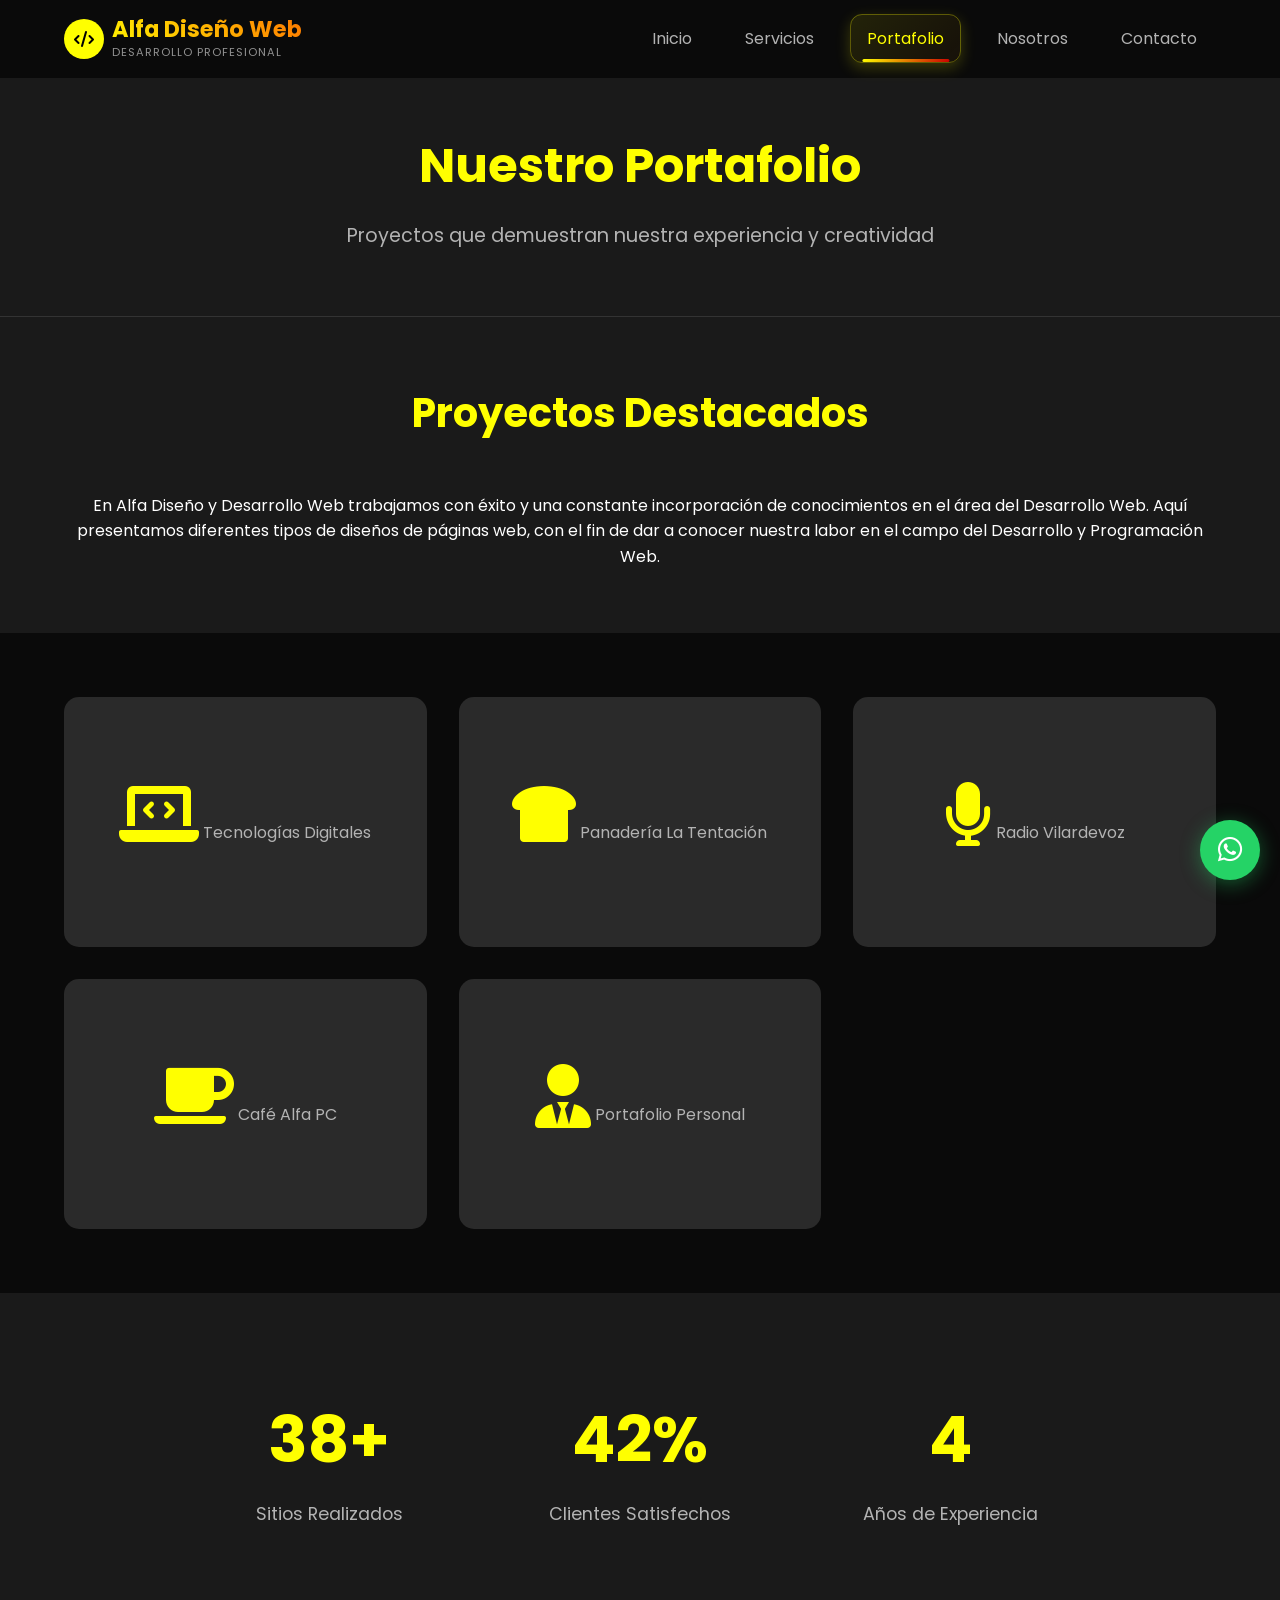
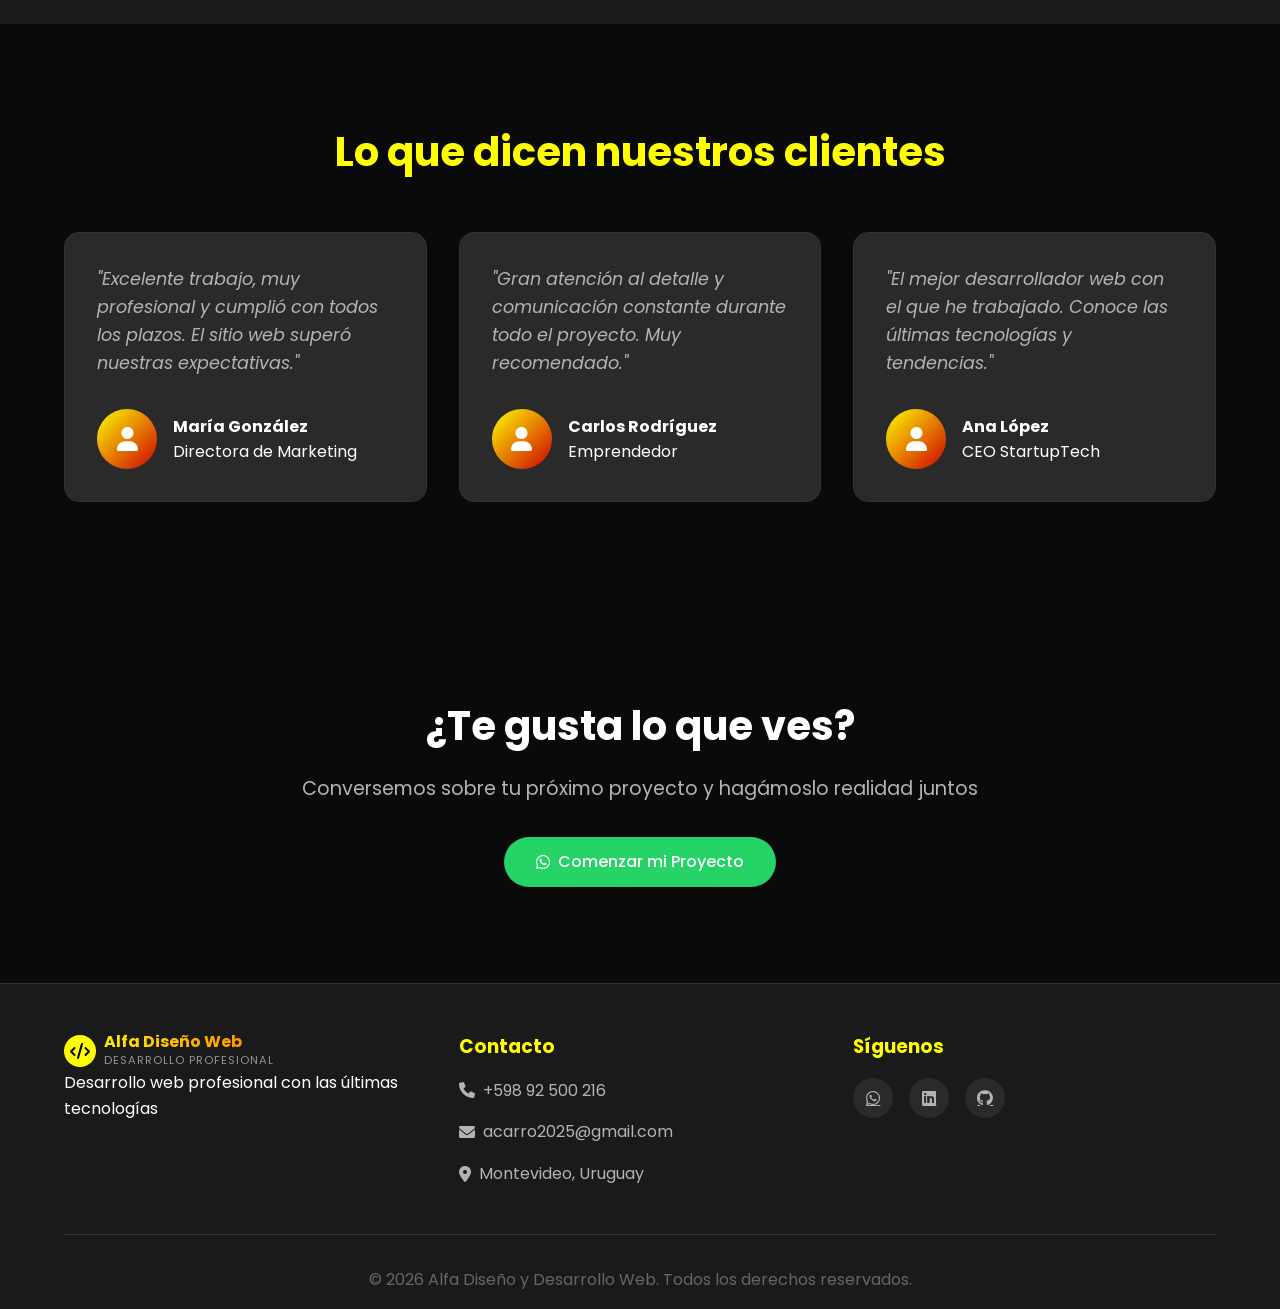
==== commit 885f9455: "Corrección de portafolio en moviles" ====
--- a/portafolio.html
+++ b/portafolio.html
@@ -65,7 +65,7 @@
                         <div class="portfolio-overlay">
                             <div class="portfolio-info">
                                 <h3>Tecnologías Digitales</h3>
-                                <p>Sitio web corporativo sobre desarrollo y diseño web profesional</p>
+                                <p>Sitio web corporativo profesional</p>
                                 <div class="portfolio-tags">
                                     <span>HTML5</span>
                                     <span>CSS3</span>
@@ -88,7 +88,7 @@
                         <div class="portfolio-overlay">
                             <div class="portfolio-info">
                                 <h3>Panadería La Tentación</h3>
-                                <p>Sitio web para panadería y confitería con información comercial</p>
+                                <p>Sitio web para confitería con info comercial</p>
                                 <div class="portfolio-tags">
                                     <span>HTML5</span>
                                     <span>CSS3</span>
@@ -111,7 +111,7 @@
                         <div class="portfolio-overlay">
                             <div class="portfolio-info">
                                 <h3>Radio Vilardevoz</h3>
-                                <p>Sitio web informativo para radio comunitaria con noticias y contenido audiovisual</p>
+                                <p>Sitio web informativo para radio comunitaria</p>
                                 <div class="portfolio-tags">
                                     <span>WordPress</span>
                                     <span>PHP</span>
@@ -134,7 +134,7 @@
                         <div class="portfolio-overlay">
                             <div class="portfolio-info">
                                 <h3>Café Alfa PC</h3>
-                                <p>Sitio web para café con menú, ubicación e información comercial</p>
+                                <p>Sitio web para café con menú, ubicación e info comercial</p>
                                 <div class="portfolio-tags">
                                     <span>HTML5</span>
                                     <span>CSS3</span>
